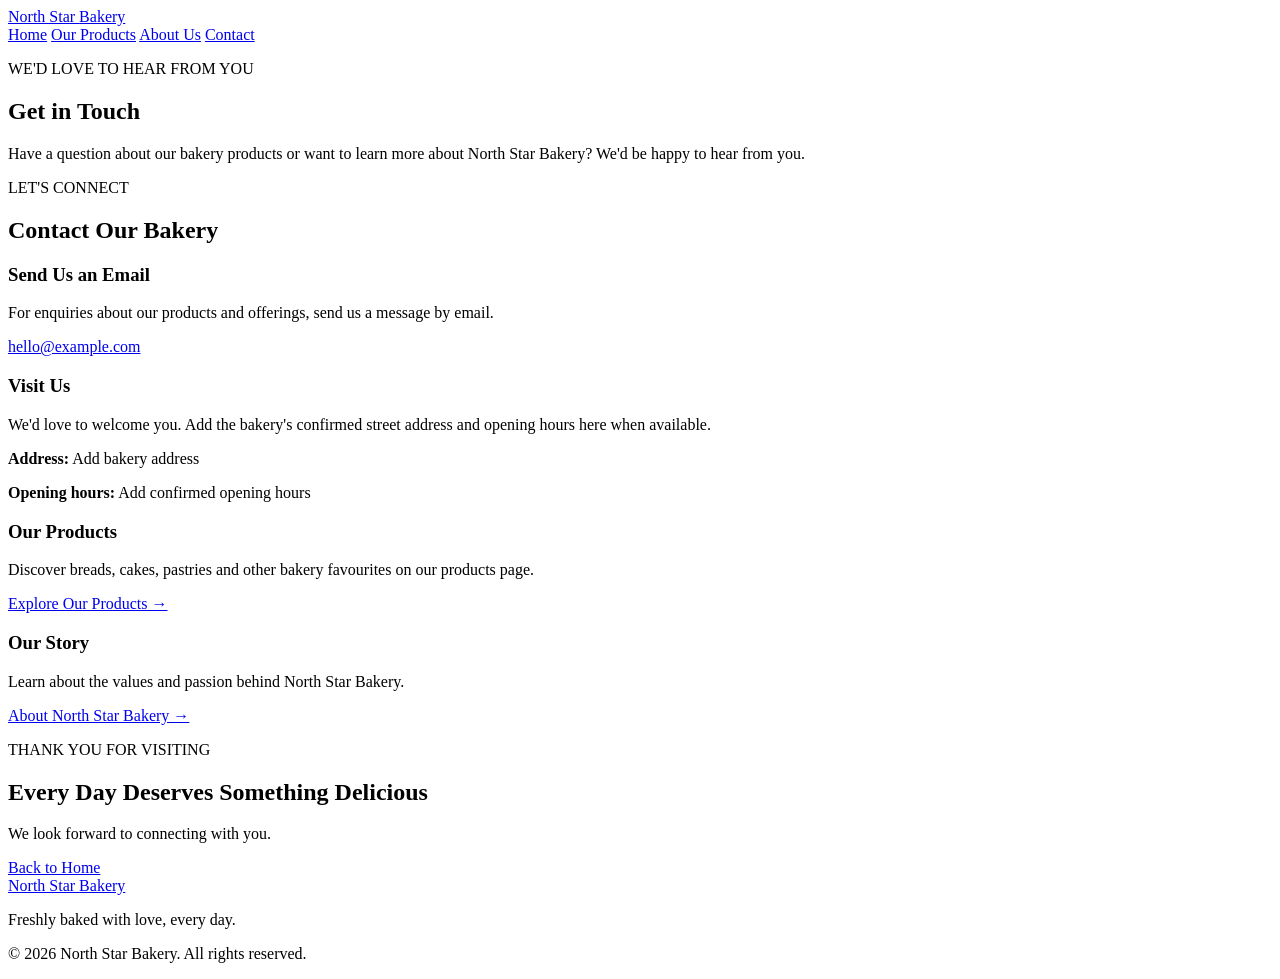
==== contact.html @ f35e2b2a "Add bakery contact page This file contains the HTML structure for the contact page of North Star Bak" ====
<!DOCTYPE html>
<html lang="en">
<head>
    <meta charset="UTF-8">
    <meta name="viewport" content="width=device-width, initial-scale=1.0">
    <meta name="description" content="Contact North Star Bakery with questions about our bakery products and offerings.">
    <title>Contact Us | North Star Bakery</title>

    <link rel="preconnect" href="https://fonts.googleapis.com">
    <link rel="preconnect" href="https://fonts.gstatic.com" crossorigin>
    <link href="https://fonts.googleapis.com/css2?family=Inter:wght@400;500;600;700&family=Playfair+Display:wght@600;700&display=swap" rel="stylesheet">

    <link rel="stylesheet" href="styles.css">
</head>
<body>
    <header class="site-header">
        <a class="logo" href="index.html">North Star <span>Bakery</span></a>

        <nav class="main-nav" aria-label="Main navigation">
            <a href="index.html">Home</a>
            <a href="products.html">Our Products</a>
            <a href="about.html">About Us</a>
            <a class="active" href="contact.html">Contact</a>
        </nav>
    </header>

    <main>
        <section class="page-hero">
            <p class="eyebrow">WE'D LOVE TO HEAR FROM YOU</p>
            <h1>Get in Touch</h1>
            <p>
                Have a question about our bakery products or want to learn
                more about North Star Bakery? We'd be happy to hear from you.
            </p>
        </section>

        <section class="content-section">
            <div class="section-heading">
                <div>
                    <p class="eyebrow">LET'S CONNECT</p>
                    <h2>Contact Our Bakery</h2>
                </div>
            </div>

            <div class="contact-layout">
                <article class="contact-card">
                    <h3>Send Us an Email</h3>
                    <p>
                        For enquiries about our products and offerings,
                        send us a message by email.
                    </p>
                    <!-- Replace the example email address with the bakery's real email. -->
                    <a href="mailto:hello@example.com">hello@example.com</a>
                </article>

                <article class="contact-card">
                    <h3>Visit Us</h3>
                    <p>
                        We'd love to welcome you. Add the bakery's confirmed
                        street address and opening hours here when available.
                    </p>
                    <p><strong>Address:</strong> Add bakery address</p>
                    <p><strong>Opening hours:</strong> Add confirmed opening hours</p>
                </article>

                <article class="contact-card">
                    <h3>Our Products</h3>
                    <p>
                        Discover breads, cakes, pastries and other bakery
                        favourites on our products page.
                    </p>
                    <a href="products.html">Explore Our Products →</a>
                </article>

                <article class="contact-card">
                    <h3>Our Story</h3>
                    <p>
                        Learn about the values and passion behind
                        North Star Bakery.
                    </p>
                    <a href="about.html">About North Star Bakery →</a>
                </article>
            </div>
        </section>

        <section class="visit-banner">
            <p class="eyebrow">THANK YOU FOR VISITING</p>
            <h2>Every Day Deserves Something Delicious</h2>
            <p>We look forward to connecting with you.</p>
            <a class="button button-light" href="index.html">Back to Home</a>
        </section>
    </main>

    <footer class="site-footer">
        <a class="logo footer-logo" href="index.html">North Star <span>Bakery</span></a>
        <p>Freshly baked with love, every day.</p>
        <p class="copyright">&copy; 2026 North Star Bakery. All rights reserved.</p>
    </footer>
</body>
</html>
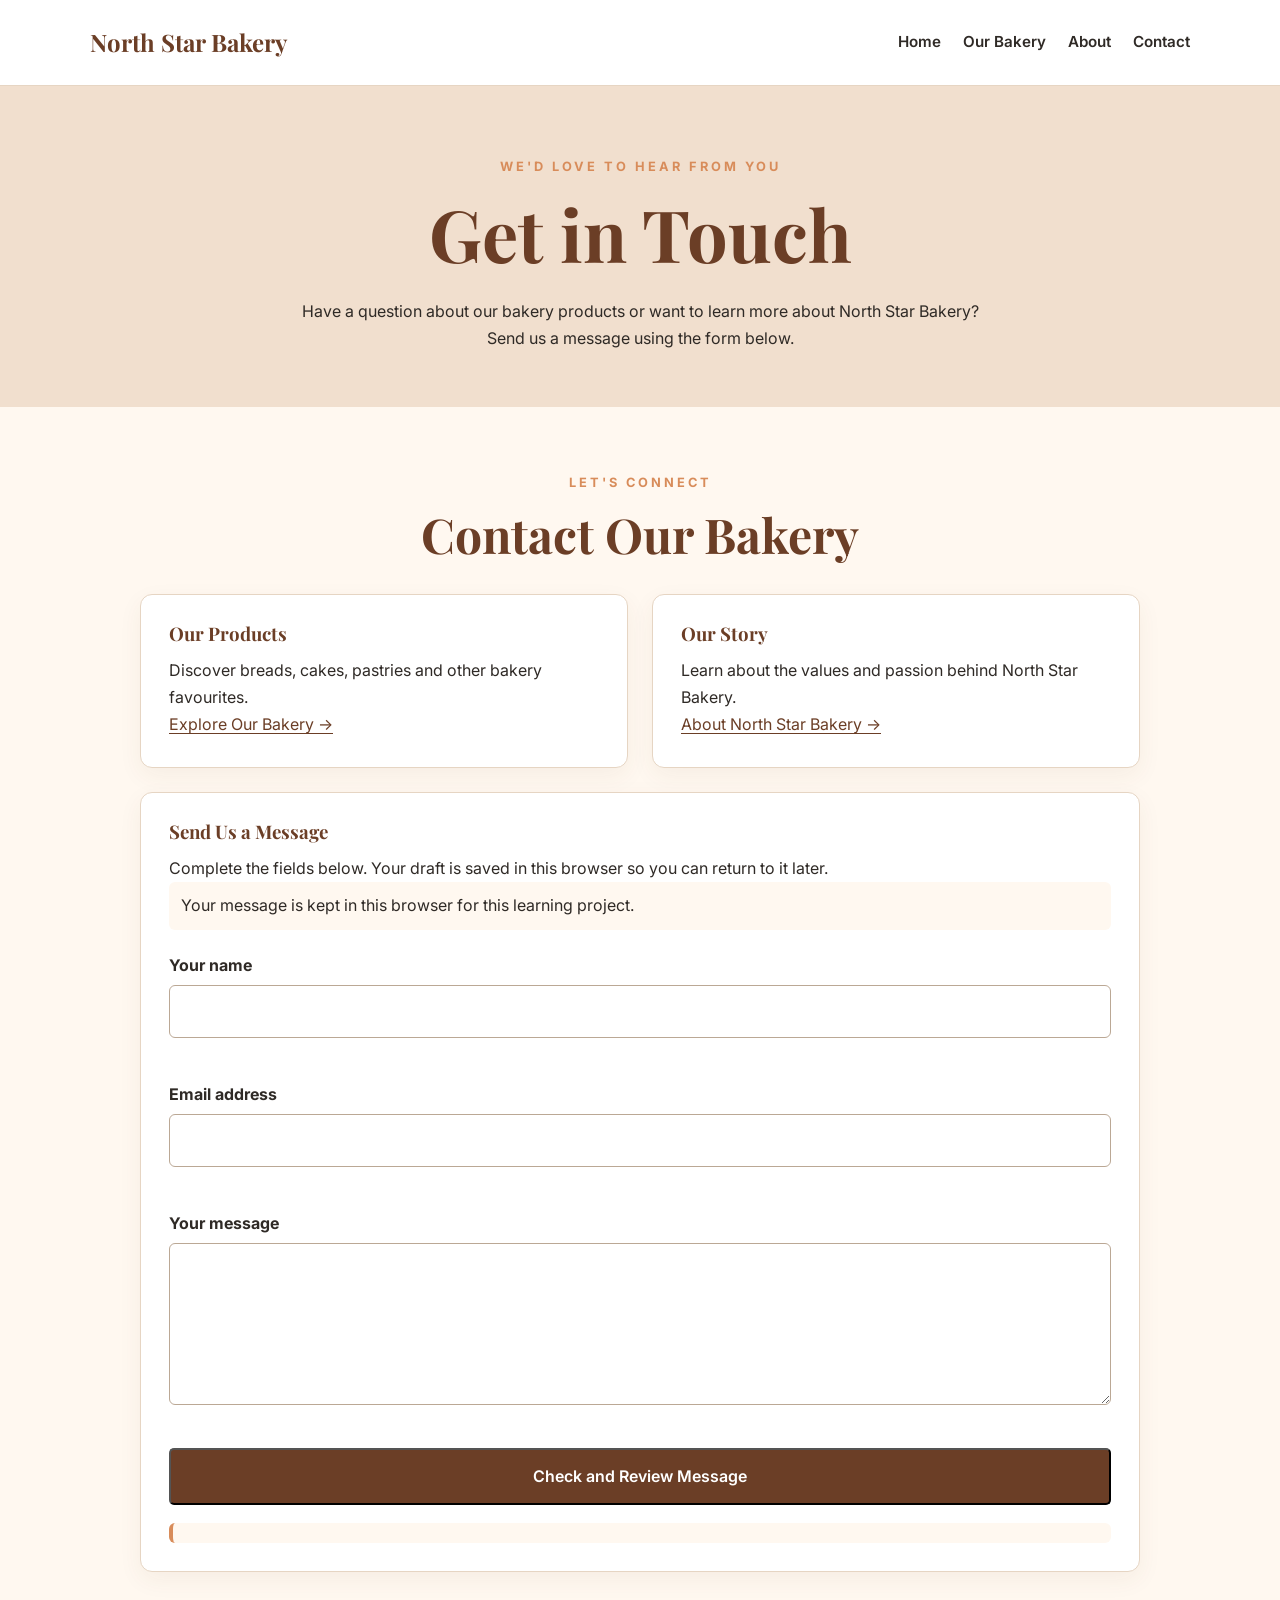
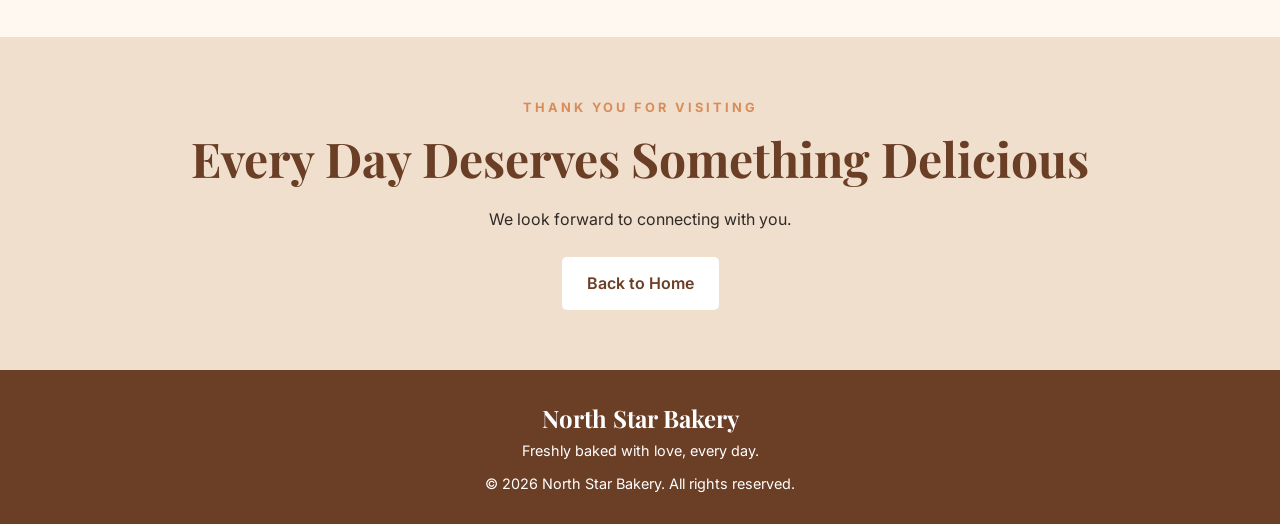
==== commit 3d9d1679: "Add accessible contact form with validation and saved drafts" ====
--- a/contact.html
+++ b/contact.html
@@ -1,101 +1,93 @@
-
 <!DOCTYPE html>
 <html lang="en">
 <head>
-    <meta charset="UTF-8">
-    <meta name="viewport" content="width=device-width, initial-scale=1.0">
-    <meta name="description" content="Contact North Star Bakery with questions about our bakery products and offerings.">
-    <title>Contact Us | North Star Bakery</title>
-
-    <link rel="preconnect" href="https://fonts.googleapis.com">
-    <link rel="preconnect" href="https://fonts.gstatic.com" crossorigin>
-    <link href="https://fonts.googleapis.com/css2?family=Inter:wght@400;500;600;700&family=Playfair+Display:wght@600;700&display=swap" rel="stylesheet">
-
-    <link rel="stylesheet" href="styles.css">
+  <meta charset="UTF-8">
+  <meta name="viewport" content="width=device-width, initial-scale=1.0">
+  <meta name="description" content="Contact North Star Bakery with questions about our bakery products and offerings.">
+  <title>Contact Us | North Star Bakery</title>
+  <link rel="stylesheet" href="styles.css">
+  <script src="script.js" defer></script>
 </head>
 <body>
-    <header class="site-header">
-        <a class="logo" href="index.html">North Star <span>Bakery</span></a>
+  <header class="site-header">
+    <a class="logo" href="index.html">North Star Bakery</a>
+    <nav aria-label="Main navigation">
+      <a href="index.html">Home</a>
+      <a href="index.html#products">Our Bakery</a>
+      <a href="about.html">About</a>
+      <a href="contact.html" aria-current="page">Contact</a>
+    </nav>
+  </header>
 
-        <nav class="main-nav" aria-label="Main navigation">
-            <a href="index.html">Home</a>
-            <a href="products.html">Our Products</a>
-            <a href="about.html">About Us</a>
-            <a class="active" href="contact.html">Contact</a>
-        </nav>
-    </header>
+  <main>
+    <section class="page-hero">
+      <p class="eyebrow">WE'D LOVE TO HEAR FROM YOU</p>
+      <h1>Get in Touch</h1>
+      <p>Have a question about our bakery products or want to learn more about North Star Bakery? Send us a message using the form below.</p>
+    </section>
 
-    <main>
-        <section class="page-hero">
-            <p class="eyebrow">WE'D LOVE TO HEAR FROM YOU</p>
-            <h1>Get in Touch</h1>
-            <p>
-                Have a question about our bakery products or want to learn
-                more about North Star Bakery? We'd be happy to hear from you.
-            </p>
-        </section>
+    <section class="content-section">
+      <div class="section-heading">
+        <p class="eyebrow">LET'S CONNECT</p>
+        <h2>Contact Our Bakery</h2>
+      </div>
 
-        <section class="content-section">
-            <div class="section-heading">
-                <div>
-                    <p class="eyebrow">LET'S CONNECT</p>
-                    <h2>Contact Our Bakery</h2>
-                </div>
+      <div class="contact-layout">
+        <article class="contact-card">
+          <h3>Our Products</h3>
+          <p>Discover breads, cakes, pastries and other bakery favourites.</p>
+          <a href="index.html#products">Explore Our Bakery →</a>
+        </article>
+
+        <article class="contact-card">
+          <h3>Our Story</h3>
+          <p>Learn about the values and passion behind North Star Bakery.</p>
+          <a href="about.html">About North Star Bakery →</a>
+        </article>
+
+        <article class="contact-card contact-form-card">
+          <h3>Send Us a Message</h3>
+          <p>Complete the fields below. Your draft is saved in this browser so you can return to it later.</p>
+          <p class="form-notice" id="draft-notice" aria-live="polite">Your message is kept in this browser for this learning project.</p>
+
+          <form class="contact-form" id="contact-form" novalidate>
+            <div class="form-field">
+              <label for="name">Your name</label>
+              <input id="name" name="name" type="text" autocomplete="name" required minlength="2" aria-describedby="name-error">
+              <span class="field-error" id="name-error" aria-live="polite"></span>
             </div>
 
-            <div class="contact-layout">
-                <article class="contact-card">
-                    <h3>Send Us an Email</h3>
-                    <p>
-                        For enquiries about our products and offerings,
-                        send us a message by email.
-                    </p>
-                    <!-- Replace the example email address with the bakery's real email. -->
-                    <a href="mailto:hello@example.com">hello@example.com</a>
-                </article>
+            <div class="form-field">
+              <label for="email">Email address</label>
+              <input id="email" name="email" type="email" autocomplete="email" required aria-describedby="email-error">
+              <span class="field-error" id="email-error" aria-live="polite"></span>
+            </div>
 
-                <article class="contact-card">
-                    <h3>Visit Us</h3>
-                    <p>
-                        We'd love to welcome you. Add the bakery's confirmed
-                        street address and opening hours here when available.
-                    </p>
-                    <p><strong>Address:</strong> Add bakery address</p>
-                    <p><strong>Opening hours:</strong> Add confirmed opening hours</p>
-                </article>
+            <div class="form-field">
+              <label for="message">Your message</label>
+              <textarea id="message" name="message" rows="5" required minlength="10" aria-describedby="message-error"></textarea>
+              <span class="field-error" id="message-error" aria-live="polite"></span>
+            </div>
 
-                <article class="contact-card">
-                    <h3>Our Products</h3>
-                    <p>
-                        Discover breads, cakes, pastries and other bakery
-                        favourites on our products page.
-                    </p>
-                    <a href="products.html">Explore Our Products →</a>
-                </article>
+            <button class="button" type="submit">Check and Review Message</button>
+            <p class="form-status" id="form-status" role="status" aria-live="polite"></p>
+          </form>
+        </article>
+      </div>
+    </section>
 
-                <article class="contact-card">
-                    <h3>Our Story</h3>
-                    <p>
-                        Learn about the values and passion behind
-                        North Star Bakery.
-                    </p>
-                    <a href="about.html">About North Star Bakery →</a>
-                </article>
-            </div>
-        </section>
+    <section class="visit-banner">
+      <p class="eyebrow">THANK YOU FOR VISITING</p>
+      <h2>Every Day Deserves Something Delicious</h2>
+      <p>We look forward to connecting with you.</p>
+      <a class="button button-light" href="index.html">Back to Home</a>
+    </section>
+  </main>
 
-        <section class="visit-banner">
-            <p class="eyebrow">THANK YOU FOR VISITING</p>
-            <h2>Every Day Deserves Something Delicious</h2>
-            <p>We look forward to connecting with you.</p>
-            <a class="button button-light" href="index.html">Back to Home</a>
-        </section>
-    </main>
-
-    <footer class="site-footer">
-        <a class="logo footer-logo" href="index.html">North Star <span>Bakery</span></a>
-        <p>Freshly baked with love, every day.</p>
-        <p class="copyright">&copy; 2026 North Star Bakery. All rights reserved.</p>
-    </footer>
+  <footer class="site-footer">
+    <a class="logo footer-logo" href="index.html">North Star Bakery</a>
+    <p>Freshly baked with love, every day.</p>
+    <p class="copyright">&copy; 2026 North Star Bakery. All rights reserved.</p>
+  </footer>
 </body>
-</html>
+</html>
--- a/styles.css
+++ b/styles.css
@@ -0,0 +1,424 @@
+
+@import url('https://fonts.googleapis.com/css2?family=Inter:wght@400;500;600;700&family=Playfair+Display:wght@500;600;700&display=swap');
+
+:root {
+  --bg-cream: #FFF8F0;
+  --primary-brown: #6B3E26;
+  --accent-peach: #D88C5A;
+  --text-charcoal: #2F2A26;
+  --card-bg: #FFFFFF;
+  --border-color: #E6D5C3;
+}
+
+* {
+  box-sizing: border-box;
+  margin: 0;
+  padding: 0;
+}
+
+html {
+  scroll-behavior: smooth;
+}
+
+body {
+  font-family: 'Inter', sans-serif;
+  background: var(--bg-cream);
+  color: var(--text-charcoal);
+  line-height: 1.7;
+}
+
+a {
+  color: inherit;
+  text-decoration: none;
+}
+
+.site-header {
+  display: flex;
+  align-items: center;
+  justify-content: space-between;
+  flex-wrap: wrap;
+  gap: 16px;
+  padding: 22px 7%;
+  background: var(--card-bg);
+  border-bottom: 1px solid var(--border-color);
+}
+
+.logo {
+  font-family: 'Playfair Display', serif;
+  font-size: 1.5rem;
+  font-weight: 700;
+  color: var(--primary-brown);
+}
+
+nav {
+  display: flex;
+  flex-wrap: wrap;
+  gap: 22px;
+}
+
+nav a {
+  font-size: 0.95rem;
+  font-weight: 600;
+}
+
+nav a:hover {
+  color: var(--accent-peach);
+}
+
+.hero {
+  min-height: 520px;
+  display: flex;
+  align-items: center;
+  padding: 80px 8%;
+  background:
+    linear-gradient(
+      90deg,
+      rgba(255, 248, 240, 0.97),
+      rgba(255, 248, 240, 0.78)
+    ),
+    url('https://images.unsplash.com/photo-1509440159596-0249088772ff?auto=format&fit=crop&w=1800&q=85')
+    center/cover no-repeat;
+}
+
+.hero-content {
+  max-width: 650px;
+}
+
+.eyebrow {
+  color: var(--accent-peach);
+  font-size: 0.8rem;
+  font-weight: 700;
+  letter-spacing: 3px;
+  margin-bottom: 12px;
+}
+
+h1,
+h2,
+h3 {
+  font-family: 'Playfair Display', serif;
+  line-height: 1.2;
+  color: var(--primary-brown);
+}
+
+h1 {
+  font-size: clamp(2.5rem, 6vw, 4.5rem);
+  margin-bottom: 22px;
+}
+
+.hero-content > p:not(.eyebrow) {
+  max-width: 530px;
+  font-size: 1.08rem;
+  margin-bottom: 30px;
+}
+
+.button {
+  display: inline-block;
+  padding: 13px 25px;
+  background: var(--primary-brown);
+  color: white;
+  border-radius: 5px;
+  font-weight: 600;
+  transition: background 0.2s ease;
+}
+
+.button:hover {
+  background: var(--accent-peach);
+}
+
+.welcome,
+.products {
+  padding: 75px 8%;
+  text-align: center;
+}
+
+.welcome > p:last-child {
+  max-width: 650px;
+  margin: 18px auto 0;
+}
+
+h2 {
+  font-size: clamp(2rem, 4vw, 3rem);
+  margin-bottom: 18px;
+}
+
+.product-grid {
+  display: flex;
+  justify-content: center;
+  align-items: stretch;
+  flex-wrap: wrap;
+  gap: 25px;
+  margin-top: 35px;
+}
+
+.product-card {
+  flex: 1 1 240px;
+  max-width: 340px;
+  padding: 30px 24px;
+  background: var(--card-bg);
+  border: 1px solid var(--border-color);
+  border-radius: 12px;
+  box-shadow: 0 8px 24px rgba(107, 62, 38, 0.07);
+  transition: transform 0.2s ease;
+}
+
+.product-card:hover {
+  transform: translateY(-5px);
+}
+
+.product-emoji {
+  font-size: 3.5rem;
+  margin-bottom: 15px;
+}
+
+.product-card h3 {
+  font-size: 1.5rem;
+  margin-bottom: 12px;
+}
+
+.cta {
+  padding: 65px 8%;
+  text-align: center;
+  background: #F1DFCE;
+}
+
+.cta p {
+  margin-bottom: 25px;
+}
+
+footer {
+  padding: 25px 6%;
+  text-align: center;
+  background: var(--primary-brown);
+  color: white;
+  font-size: 0.9rem;
+}
+
+@media (max-width: 600px) {
+  .site-header {
+    justify-content: center;
+    text-align: center;
+    padding: 20px 5%;
+  }
+
+  nav {
+    justify-content: center;
+    gap: 12px 18px;
+  }
+
+  .hero {
+    min-height: 440px;
+    padding: 65px 7%;
+    background-position: center;
+  }
+
+  .welcome,
+  .products {
+    padding: 55px 6%;
+  }
+
+  .product-card {
+    max-width: 100%;
+    flex-basis: 100%;
+  }
+}
+
+
+/* Touchstone 4: interactive favourites and contact form */
+button,
+input,
+textarea {
+  font: inherit;
+}
+
+.favourite-status {
+  max-width: 760px;
+  margin: 24px auto 0;
+  padding: 18px 22px;
+  text-align: left;
+  background: #fff;
+  border: 1px solid var(--border-color);
+  border-left: 5px solid var(--accent-peach);
+  border-radius: 8px;
+}
+
+.favourite-status p {
+  margin-top: 4px;
+}
+
+.feature-intro {
+  max-width: 680px;
+  margin: 0 auto;
+}
+
+.favourite-button {
+  display: inline-block;
+  margin-top: 22px;
+  padding: 10px 14px;
+  border: 1px solid var(--primary-brown);
+  border-radius: 5px;
+  background: white;
+  color: var(--primary-brown);
+  font-weight: 700;
+  cursor: pointer;
+}
+
+.favourite-button:hover,
+.favourite-button:focus-visible,
+.favourite-button.is-favourite {
+  background: var(--primary-brown);
+  color: white;
+}
+
+.page-hero {
+  padding: 70px 8% 55px;
+  text-align: center;
+  background: #F1DFCE;
+}
+
+.page-hero > p:last-child {
+  max-width: 700px;
+  margin: 0 auto;
+}
+
+.content-section {
+  padding: 65px 8%;
+}
+
+.section-heading {
+  margin-bottom: 30px;
+  text-align: center;
+}
+
+.contact-layout {
+  display: grid;
+  grid-template-columns: repeat(2, minmax(0, 1fr));
+  gap: 24px;
+  max-width: 1000px;
+  margin: 0 auto;
+}
+
+.contact-card {
+  padding: 28px;
+  background: var(--card-bg);
+  border: 1px solid var(--border-color);
+  border-radius: 12px;
+  box-shadow: 0 8px 24px rgba(107, 62, 38, 0.06);
+}
+
+.contact-card h3 {
+  margin-bottom: 12px;
+}
+
+.contact-card a {
+  color: var(--primary-brown);
+  text-decoration: underline;
+  text-underline-offset: 3px;
+}
+
+.contact-form-card {
+  grid-column: 1 / -1;
+}
+
+.contact-form {
+  display: grid;
+  gap: 18px;
+  margin-top: 22px;
+}
+
+.form-field {
+  display: grid;
+  gap: 6px;
+}
+
+.form-field label {
+  font-weight: 700;
+}
+
+.form-field input,
+.form-field textarea {
+  width: 100%;
+  padding: 12px 14px;
+  border: 1px solid #BBA895;
+  border-radius: 6px;
+  background: #fff;
+  color: var(--text-charcoal);
+}
+
+.form-field input:focus,
+.form-field textarea:focus {
+  outline: 3px solid rgba(216, 140, 90, 0.25);
+  border-color: var(--accent-peach);
+}
+
+.form-field [aria-invalid="true"] {
+  border-color: #A32626;
+}
+
+.field-error {
+  min-height: 1.3em;
+  color: #A32626;
+  font-size: 0.9rem;
+  font-weight: 600;
+}
+
+.form-notice,
+.form-status {
+  padding: 10px 12px;
+  border-radius: 6px;
+  background: #FFF8F0;
+}
+
+.form-status {
+  border-left: 4px solid var(--accent-peach);
+}
+
+.visit-banner {
+  padding: 60px 8%;
+  text-align: center;
+  background: #F1DFCE;
+}
+
+.visit-banner p:not(.eyebrow) {
+  margin-bottom: 24px;
+}
+
+.site-footer {
+  padding: 28px 6%;
+  text-align: center;
+  background: var(--primary-brown);
+  color: white;
+}
+
+.site-footer .logo {
+  color: white;
+}
+
+.site-footer .copyright {
+  margin-top: 8px;
+  font-size: 0.9rem;
+}
+
+.button-light {
+  background: white;
+  color: var(--primary-brown);
+}
+
+.button-light:hover {
+  background: var(--accent-peach);
+  color: white;
+}
+
+@media (max-width: 700px) {
+  .contact-layout {
+    grid-template-columns: 1fr;
+  }
+
+  .contact-form-card {
+    grid-column: auto;
+  }
+
+  .page-hero,
+  .content-section {
+    padding: 48px 6%;
+  }
+}
